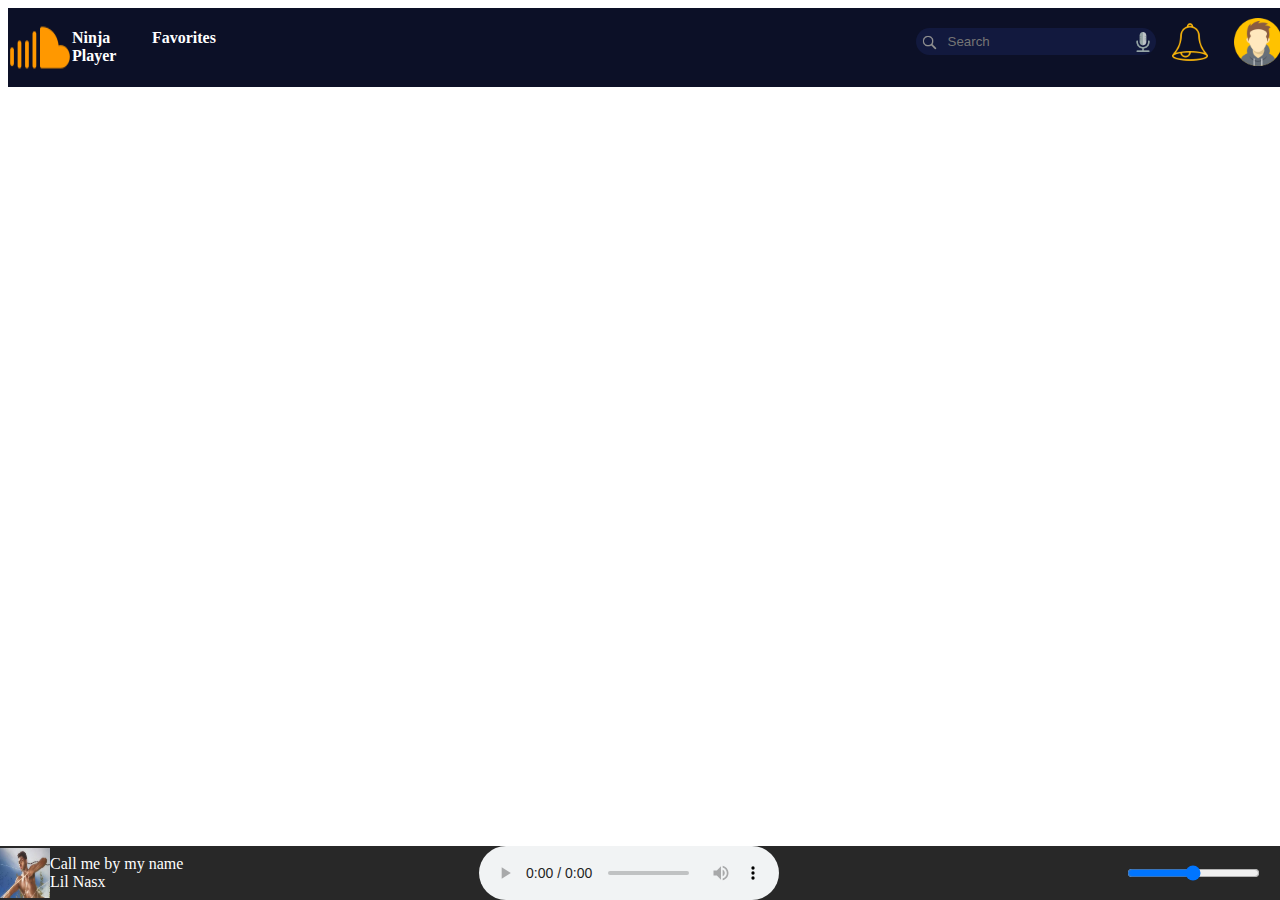
==== playlist.html @ 948b5e12 "Home Page complete" ====
<html>
    <head>
        <title>Artist</title>
        <link rel="stylesheet" href="https://use.fontawesome.com/releases/v5.15.4/css/all.css" integrity="sha384-DyZ88mC6Up2uqS4h/KRgHuoeGwBcD4Ng9SiP4dIRy0EXTlnuz47vAwmeGwVChigm" crossorigin="anonymous">
	    <link rel="stylesheet" type="text/css" href="Assets/home.css">
    </head>
    <body>
        
        <header>
	
            <div class="dark-blue top-header-container">
        
                <div class="top-header-left-container">
                    <div class="flex-for-musicplayericon"><!--  musicplayer icon and name -->
                        <img src="Assets/images/musicplayericon.png">
                        <span><h4 class="white-font">Ninja Player</h4></span>
                    </div>
            
                    <div class="flex-for-header-components fav-container"><!-- favorites heading -->
                        <h4 class="white-font">Favorites</h4>
                    </div>
                </div>
        
        
                <div class="top-header-right-container">
                    <div><!-- search bar -->
                        <table class="searchcontainer">
                            <tr>
                                <td><img class="searchimg" src="Assets/images/searchicon.png"></td>
                                <td><input class="searchbox" type="text" name="" placeholder="Search"></td>
                                <td><img class="searchimg" src="Assets/images/micicon.png"></td>
                            </tr>
                        </table>
            
                    </div><!-- notification icon -->
                        <img class="header-img" src="Assets/images/notificationicon.png">
                    <div>
            
                    </div><!-- UserPhoto -->
                        <img class="header-img" src="Assets/images/usericon.png">
                    <div>
                </div>
        
            </div>
        </header>

        <main>

        </main>

        <footer>
            <div class="footer-container footer-color">
        
                <div class="footer-left-container">
                    <div class="footer-left-image ">
                        <img src="Assets/images/musicplayerimage.jpg" alt="Cover Page of the song being played" class="aside-image">
                    </div>
                    <div class="footer-left-song-description white-font ">
                        <div><p>Call me by my name</p></div>
                        <div><p>Lil Nasx</p></div>
                    </div>
                    <div class="footer-left-icons ">
                        <div><i class="fa far fa-heart footer-icon-padding" style="color: white;"></i></div>
                        <div><i class="fa fas fa-ban footer-icon-padding" style="color: white;"></i></div>
                    </div>
                </div>
        
                <div class="footer-middle-container">
                    <audio controls>
                        <source src="Assets/images/Call_Me_By_Your_Name.com_.mp3" type="audio/mp3">
                    </audio>
                </div>
        
                <div class="footer-right-container ">
                    <div><i class="fa fas fa-indent footer-left-icon-padding" style="color: white;"></i></div>
                    <div><i class="fa fas fa-plug footer-left-icon-padding" style="color: white;" ></i></div>
                    <div><i class="fa fas fa-volume-up footer-left-icon-padding" style="color: white;"></i></div>
                    <div><input type="range" min="1" max="100" value="50" class="footer-icon-padding"></div>
                    <div><i class="fas fa-expand-alt footer-left-icon-padding" style="color: white;"></i></div>
                </div>
            </div>
        </footer>
        

    </body>
</html>
---- Assets/home.css ----
/*styles for header*/

.body-container{
	font-family: Arial, Helvetica, sans-serif;
	margin-top: 0px;
	padding-top: 0px;
}

.dark-blue   /*dark blue background for header and main sections*/
{
	background-color: #0c1027;
}

.white-font
{
	color: white;
}

.top-header-container
{
	position: fixed;
	display: flex;
	justify-content: space-between;
	z-index: 1;
	margin-top: 0px;
	padding-top: 0px;
	width: 100%;
}

.top-header-left-container
{
	display: flex;
	flex-direction: row;
}

.top-header-right-container
{
	display: flex;
	flex-direction: row;
}

.header-padding
{
	padding-left: 40px;
	padding-right: 40px;
}
.flex-for-musicplayericon
{
	display: inline-flex;
}

.fav-container
{
	height: .5rem;
	width:  50rem;
}
.searchcontainer
{
	margin-top: 20px;
	height: .5rem;
	width:  15rem;
	background: #12193e;
	border-radius: 30px;
}

.searchbox
{
	outline-style: none;
	box-shadow: none;
	border-color: transparent; 
	background: #12193e;
}
.searchimg
{
	height: 20px;
	width: 20px;
}

.header-img
{
	height: 3rem;
	width: 3rem;
	padding: 10px;
}

/*styles for main section*/

.main-container{ 
	display: flex;
	flex-direction: row;
	/* margin-top: auto; */
	padding: 50px;
}

.main-container-left{
	display: flex;
	flex-direction: column;
	width: 67%;
	height: 100vh;
	overflow: auto;
	width: calc(100% - (100% / 3));
}

.main-container-right-aside{
	display: flex;
	flex-direction: column;
	width: 33%;
	width: calc(100% / 3);
	height: 100vh;   /*handling scrolling*/
	overflow: auto;
}

.carousel-container
{
	display: flex;
	align-items: center;
	margin-left: 3rem;
	margin-top: 3rem;
	margin-right: 10rem;
}

.carousel-img{
	height: 10rem;
	width: 17rem;
	padding: .25rem;
	opacity: 50%;
	transition: transform .4s;
}

.carousel-img:hover {
		opacity: 150%;
		transform: scale(1.3);
		transform-origin: 50% 50%;
		z-index: 1;
}

/* #carousel-img1{
	height: 100px;
	width: 100%;
	opacity: 0.5;
	transition: transform .1s;
}

#carousel-img2{
	height: 100px;
	width: 100%;
	opacity: 0.5;
	transition: transform .1s;
}

#carousel-img3{
	height: 100px;
	width: 100%;
	opacity: 0.5;
	transition: transform .1s;
}

#carousel-img1:hover{
	height: 150px;
	opacity: 1;
	transform: scale(1);
	z-index: 1;
}

#carousel-img2:hover{
	height: 150px;
	opacity: 1;
	transform: scale(1);
	z-index: 1;
}

#carousel-img3:hover{
	height: 150px;
	opacity: 1;
	transform: scale(1);
	z-index: 1;
} */




.latest-release-container{
	display: flex;
	flex-direction: column;
	width: 100%;
}

.latest-release-songs-container{
	display: flex;
	flex-direction: row;
	flex-wrap: wrap;
	width: 100%;
	/* height: 300px; */
}

.each-released-song-container{
	width: 50%;
	display: flex;
	flex-direction: row;
	justify-content: space-between;
}

.each-released-song-left-container{
	display: flex;
}


.latest-release-img
{
	height: 100px;
	width: 100px;
}

.latest-release-flex
{
	display: flex;
}
.latest-release-margin
{
	margin: 20px;
}

/* popular artist */


.popular-artist-images-container{
	display: flex;
	flex-direction: row;
}

.each-popular-artist-image-and-title{
	display: flex;
	flex-direction: column;
	align-items: center;
}

.stations-container{
	background-color: #12193e;
	display: flex;

}

.mix-container{
	display: flex;
	flex-direction: row;
}
.song-flex
{
	display: inline-flex;
}

.song-margin
{
	margin: 50px;
}

.inside-song-margin
{
	margin-left: 30px;
}

.artist-img
{
	height: 130px;
	width: 130px;
	border-radius: 70px;
	padding: 5px;
}

.artist-flex
{
	display: flex;
	flex-direction: column;
}

.artist-flex h6
{
	margin-left:2.5rem ;
}
.genre-image-container
{
	position: relative;
	text-align: center;
	color: white;
}
.text-over-image
{
	position: absolute;
	top: 22%;
	left: 26%;
}

.mix-image-container{
	position: relative;
	text-align: center;
	color: white;
	overflow: hidden;
	height: 150px;
	width: 300px;
	opacity: 70%;
}

.mix-image-container img{
	transition: 0.6s ease}

.mix-image-container:hover img {
	transform: scale(1.2);
	opacity: 100%;
}

.mix-img   /*zoom in on hover*/
{
	/* height: 10rem;
	width: 17rem;
	padding: .9rem; */

	height: 150px;
	width: 300px;
	
	
}


.genre-flex
{
	display: inline-flex;
	justify-content: space-between;
}

.genre-img
{
	height: 130px;
	width: 130px;
	border-radius: 70px;
	padding: 5px;
	opacity: 50%;
}

.genrecontainer
{
	margin-top: 20px;
	height: 10rem;
	width:  55rem;
	background: #12193e;
	
}

/*latest english songs*/
.latest-english-song-container{
	display: flex;
}

.latest-english-song-each-container{
	padding: 5px;
}

.latest-english-song-image{
	height: 130px;
	width: 130px;
	/* padding: 5px; */
}



.a-flex{
	display: inline-flex;
	flex-direction: column;
	flex-wrap: wrap;
}

.font-size{
	font-size: 10px;
}

.aside-heading-container{
	display: flex;
	justify-content: space-between;
}

.aside-song-list-container{
	display: flex;
	flex-direction: column;
}

.aside-song-list-each-container{
	display: flex;
	justify-content: space-between;
}

.aside-song-list-each-left{
	display: flex;
	flex-direction: row;
}
.aside-image{
	height: 50px;
	width:50px;
}

.aside-song-description{
	display: flex;
	flex-direction: column;
	justify-content: space-evenly;

}

.aside-song-description h5,h6{
	padding: 0px;
	margin:0px;
}

.heart-padding{
	padding: 20px;
}

/* footer styling */

.footer-container{
	display: flex;
	justify-content: space-between;
	align-items: center;
	margin: 0px;
	padding: 0px;
	position: fixed;
	left: 0;
	bottom: 0;
	width: 100%;
}

.footer-color{
	background-color: #282828;
}

.footer-left-container{
	display: flex;
	justify-content: space-between;
	align-items: center;
	/* vertical-align: middle; */
}

.inside-footer-left-padding{
	padding: 15px;
}

.footer-icon-padding{
	padding: 2px;
}

.footer-right-container{
	display: flex;
	justify-content: space-between;
	align-items: center;
	vertical-align: middle;
}

.footer-left-icon-padding{
	padding: 9px;
}

.footer-left-song-description div p{
	padding: 0px;
	margin: 0px;
}

::-webkit-scrollbar{  /*hiding scrollbars*/
	display: none;
}
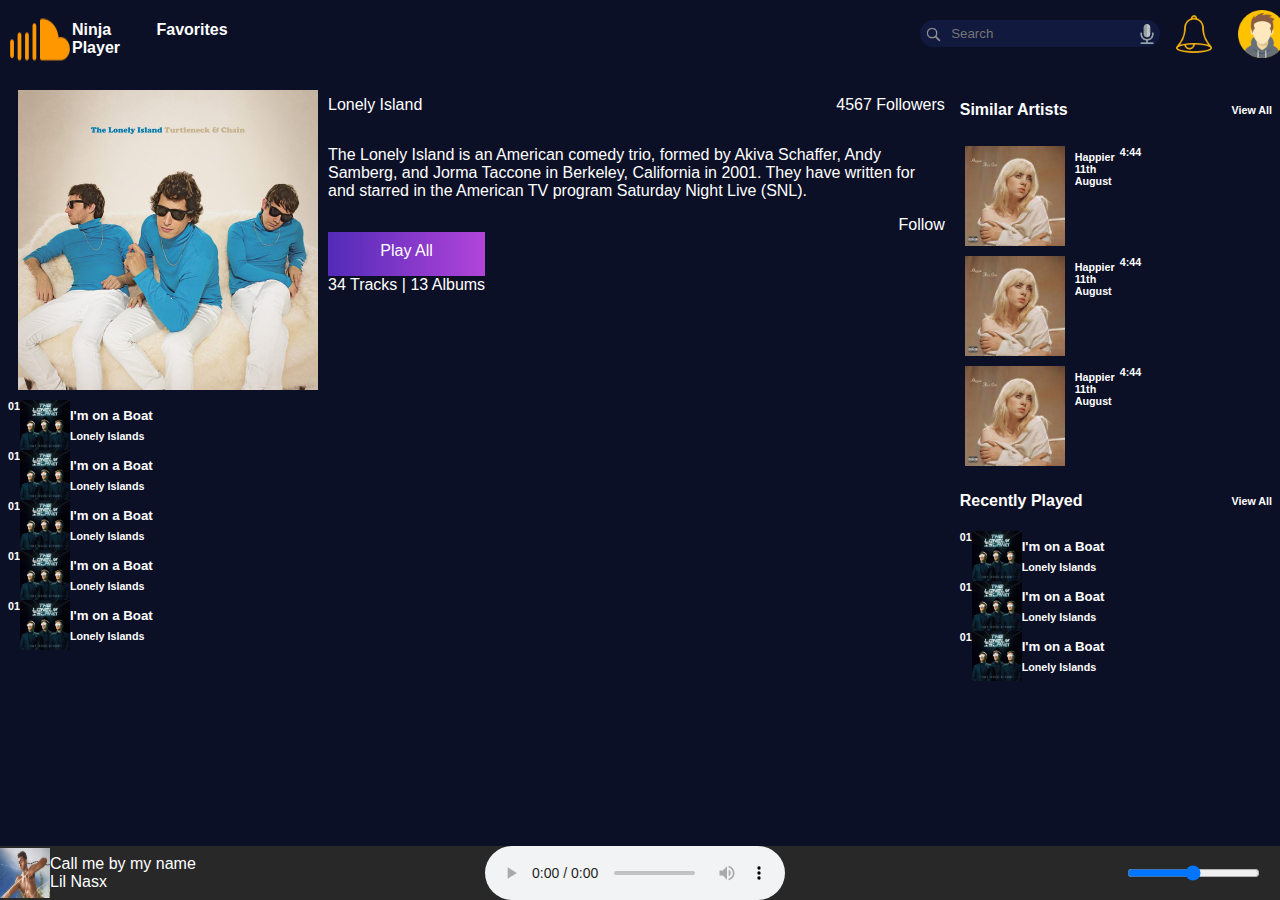
==== commit b0128db5: "artist page creation" ====
--- a/playlist.html
+++ b/playlist.html
@@ -4,7 +4,7 @@
         <link rel="stylesheet" href="https://use.fontawesome.com/releases/v5.15.4/css/all.css" integrity="sha384-DyZ88mC6Up2uqS4h/KRgHuoeGwBcD4Ng9SiP4dIRy0EXTlnuz47vAwmeGwVChigm" crossorigin="anonymous">
 	    <link rel="stylesheet" type="text/css" href="Assets/home.css">
     </head>
-    <body>
+    <body class="dark-blue">
         
         <header>
 	
@@ -44,7 +44,246 @@
             </div>
         </header>
 
-        <main>
+        <main class="artist-main-container">
+            
+            <div class="artist-left-container">  <!--left side of the page-->
+                
+                <div class="artist-left-top-container"> <!--top left where the artist description is present-->
+                    
+                    <div class="artist-left-top-image">
+                        <img src="Assets/images/lonelyislandimage.jpg" alt="Cover image of the band lonely island" class="artist-image-styling">
+                    </div>
+                    
+                    <div class="artist-left-top-description">
+                        
+                        <div class="artist-left-top-name-and-followers white-font">
+                            <div><p>Lonely Island</p></div>
+                            <div><p>4567 Followers</p></div>
+                        </div>
+
+                        <div class="artist-left-top-about white-font">
+                            <p>The Lonely Island is an American comedy trio, formed by Akiva Schaffer, Andy Samberg, and Jorma Taccone in Berkeley, California in 2001. They have written for and starred in the American TV program Saturday Night Live (SNL).</p>
+                        </div>
+
+                        <div class="artist-left-top-play-and-follow white-font">
+                            
+                            <div>
+                                <div class="play-box-styling"><p>Play All </p></div>
+                                <div>34 Tracks | 13 Albums</div>
+                            </div>
+
+                            <div>Follow</div>
+                            
+                        </div>
+                    </div>
+                </div> 
+                
+                <div class="artist-left-bottom-container"> <!--top bottom-->
+                    
+                    <div class="aside-song-list-each-container">
+                        <div class="aside-song-list-each-left">
+                            <div><h6 class="white-font">01</h6></div>
+                            <div><img class="aside-image" src="Assets/images/lonelyislandsong1.jpg"></div>
+                            <div class="aside-song-description">
+                                <div class="white-font"><h5>I'm on a Boat</h5></div>
+                                <div class="white-font"><h6>Lonely Islands</h6></div>
+                            </div>	
+                        </div>
+                        <div class="aside-song-list-each-right">
+                            <i class="fa far fa-heart heart-padding" style="color: white;"></i>
+                            <i class="fa fas fa-plus" style="color: white;"></i>
+                        </div>
+                    </div>
+
+                    <div class="aside-song-list-each-container">
+                        <div class="aside-song-list-each-left">
+                            <div><h6 class="white-font">01</h6></div>
+                            <div><img class="aside-image" src="Assets/images/lonelyislandsong1.jpg"></div>
+                            <div class="aside-song-description">
+                                <div class="white-font"><h5>I'm on a Boat</h5></div>
+                                <div class="white-font"><h6>Lonely Islands</h6></div>
+                            </div>	
+                        </div>
+                        <div class="aside-song-list-each-right">
+                            <i class="fa far fa-heart heart-padding" style="color: white;"></i>
+                            <i class="fa fas fa-plus" style="color: white;"></i>
+                        </div>
+                    </div>
+
+                    <div class="aside-song-list-each-container">
+                        <div class="aside-song-list-each-left">
+                            <div><h6 class="white-font">01</h6></div>
+                            <div><img class="aside-image" src="Assets/images/lonelyislandsong1.jpg"></div>
+                            <div class="aside-song-description">
+                                <div class="white-font"><h5>I'm on a Boat</h5></div>
+                                <div class="white-font"><h6>Lonely Islands</h6></div>
+                            </div>	
+                        </div>
+                        <div class="aside-song-list-each-right">
+                            <i class="fa far fa-heart heart-padding" style="color: white;"></i>
+                            <i class="fa fas fa-plus" style="color: white;"></i>
+                        </div>
+                    </div>
+
+                    <div class="aside-song-list-each-container">
+                        <div class="aside-song-list-each-left">
+                            <div><h6 class="white-font">01</h6></div>
+                            <div><img class="aside-image" src="Assets/images/lonelyislandsong1.jpg"></div>
+                            <div class="aside-song-description">
+                                <div class="white-font"><h5>I'm on a Boat</h5></div>
+                                <div class="white-font"><h6>Lonely Islands</h6></div>
+                            </div>	
+                        </div>
+                        <div class="aside-song-list-each-right">
+                            <i class="fa far fa-heart heart-padding" style="color: white;"></i>
+                            <i class="fa fas fa-plus" style="color: white;"></i>
+                        </div>
+                    </div>
+
+                    <div class="aside-song-list-each-container">
+                        <div class="aside-song-list-each-left">
+                            <div><h6 class="white-font">01</h6></div>
+                            <div><img class="aside-image" src="Assets/images/lonelyislandsong1.jpg"></div>
+                            <div class="aside-song-description">
+                                <div class="white-font"><h5>I'm on a Boat</h5></div>
+                                <div class="white-font"><h6>Lonely Islands</h6></div>
+                            </div>	
+                        </div>
+                        <div class="aside-song-list-each-right">
+                            <i class="fa far fa-heart heart-padding" style="color: white;"></i>
+                            <i class="fa fas fa-plus" style="color: white;"></i>
+                        </div>
+                    </div>
+
+
+                </div>
+
+            </div>
+
+            <div class="artist-right-container"> <!--right side of the page-->
+                    
+                <div class="artist-right-top-container"> <!--Similar Artist-->
+                    <div class="artist-right-top-similar-artist-title white-font">
+                        <div><h4>Similar Artists</h4></div>
+                        <div><h6>View All</h6></div>
+                    </div>
+                    
+                    <div class="similart-artist-song-list-container">
+                        
+                        <div class="each-released-song-container">
+                            <div class="each-released-song-left-container">
+                                <div class="each-released-song-image">
+                                    <img class="latest-release-img" src="Assets/images/happierlatestrelease.jpg">
+                                </div>
+                                <div class="each-released-song-details">
+                                    <h6 class="white-font">Happier</h6>
+                                    <h6 class="white-font">11th August</h6>
+                                </div>
+                            </div>
+                            <div class="each-released-song-right-container">
+                                <i class="fa fas fa-ellipsis-h" style="color: white;"></i>
+                                <h6 class="white-font">4:44</h6>
+                            </div>
+                        </div>
+
+                        <div class="each-released-song-container">
+                            <div class="each-released-song-left-container">
+                                <div class="each-released-song-image">
+                                    <img class="latest-release-img" src="Assets/images/happierlatestrelease.jpg">
+                                </div>
+                                <div class="each-released-song-details">
+                                    <h6 class="white-font">Happier</h6>
+                                    <h6 class="white-font">11th August</h6>
+                                </div>
+                            </div>
+                            <div class="each-released-song-right-container">
+                                <i class="fa fas fa-ellipsis-h" style="color: white;"></i>
+                                <h6 class="white-font">4:44</h6>
+                            </div>
+                        </div>
+
+                        <div class="each-released-song-container">
+                            <div class="each-released-song-left-container">
+                                <div class="each-released-song-image">
+                                    <img class="latest-release-img" src="Assets/images/happierlatestrelease.jpg">
+                                </div>
+                                <div class="each-released-song-details">
+                                    <h6 class="white-font">Happier</h6>
+                                    <h6 class="white-font">11th August</h6>
+                                </div>
+                            </div>
+                            <div class="each-released-song-right-container">
+                                <i class="fa fas fa-ellipsis-h" style="color: white;"></i>
+                                <h6 class="white-font">4:44</h6>
+                            </div>
+                        </div>
+
+                    </div>
+
+                </div>
+                
+
+                <div class="artist-right-bottom-container"> <!--recently played-->
+                    <div class="artist-right-bottom-recently-played-title white-font">
+                        <div><h4>Recently Played</h4></div>
+                        <div><h6>View All</h6></div>
+                    </div>
+                    
+                    <div class="recently-played-song-list">
+                        <div class="aside-song-list-each-container">
+                            <div class="aside-song-list-each-left">
+                                <div><h6 class="white-font">01</h6></div>
+                                <div><img class="aside-image" src="Assets/images/lonelyislandsong1.jpg"></div>
+                                <div class="aside-song-description">
+                                    <div class="white-font"><h5>I'm on a Boat</h5></div>
+                                    <div class="white-font"><h6>Lonely Islands</h6></div>
+                                </div>	
+                            </div>
+                            <div class="aside-song-list-each-right">
+                                <i class="fa far fa-heart heart-padding" style="color: white;"></i>
+                                <i class="fa fas fa-plus" style="color: white;"></i>
+                            </div>
+                        </div>
+
+                        <div class="aside-song-list-each-container">
+                            <div class="aside-song-list-each-left">
+                                <div><h6 class="white-font">01</h6></div>
+                                <div><img class="aside-image" src="Assets/images/lonelyislandsong1.jpg"></div>
+                                <div class="aside-song-description">
+                                    <div class="white-font"><h5>I'm on a Boat</h5></div>
+                                    <div class="white-font"><h6>Lonely Islands</h6></div>
+                                </div>	
+                            </div>
+                            <div class="aside-song-list-each-right">
+                                <i class="fa far fa-heart heart-padding" style="color: white;"></i>
+                                <i class="fa fas fa-plus" style="color: white;"></i>
+                            </div>
+                        </div>
+
+                        <div class="aside-song-list-each-container">
+                            <div class="aside-song-list-each-left">
+                                <div><h6 class="white-font">01</h6></div>
+                                <div><img class="aside-image" src="Assets/images/lonelyislandsong1.jpg"></div>
+                                <div class="aside-song-description">
+                                    <div class="white-font"><h5>I'm on a Boat</h5></div>
+                                    <div class="white-font"><h6>Lonely Islands</h6></div>
+                                </div>	
+                            </div>
+                            <div class="aside-song-list-each-right">
+                                <i class="fa far fa-heart heart-padding" style="color: white;"></i>
+                                <i class="fa fas fa-plus" style="color: white;"></i>
+                            </div>
+                        </div>
+
+                       
+
+                        
+
+                    
+                    </div>
+                </div>
+            
+            </div>
 
         </main>
 
--- a/Assets/home.css
+++ b/Assets/home.css
@@ -1,6 +1,6 @@
 /*styles for header*/
 
-.body-container{
+body{
 	font-family: Arial, Helvetica, sans-serif;
 	margin-top: 0px;
 	padding-top: 0px;
@@ -183,6 +183,7 @@
 	display: flex;
 	flex-direction: column;
 	width: 100%;
+	padding: 5px;
 }
 
 .latest-release-songs-container{
@@ -194,12 +195,20 @@
 }
 
 .each-released-song-container{
-	width: 50%;
-	display: flex;
-	flex-direction: row;
-	justify-content: space-between;
-}
-
+	width: 35%;
+	display: flex;
+	flex-direction: row;
+	justify-content: space-between;
+	padding: 5px;
+}
+
+.each-released-song-image{
+	padding-right: 5px;
+}
+
+.each-released-song-details{
+	padding: 5px;
+}
 .each-released-song-left-container{
 	display: flex;
 }
@@ -357,7 +366,13 @@
 .latest-english-song-image{
 	height: 130px;
 	width: 130px;
+	border-radius: 3%;
 	/* padding: 5px; */
+}
+
+.latest-english-song-image:hover{
+	cursor: pointer;
+	box-shadow: 0 14px 18px 0 rgba(18, 25, 62, 1), 0 166px 200px 0 rgba(0, 0, 1, 0.19);
 }
 
 
@@ -463,4 +478,79 @@
 
 ::-webkit-scrollbar{  /*hiding scrollbars*/
 	display: none;
-}+}
+
+
+/*artist page styling*/
+
+.artist-main-container{
+	display: flex;
+	/* margin-top: 100px; */
+	padding-top: 80px;
+}
+
+.artist-left-container{
+	width: 75%;
+	display: flex;
+	flex-direction: column;
+}
+
+.artist-left-top-container{
+	display: flex;
+}
+
+.artist-image-styling{
+	height: 300px;
+	width: 300px;
+	padding: 10px;
+}
+
+.artist-left-top-description{
+	display: flex;
+	flex-direction: column;
+}
+
+.artist-left-top-name-and-followers{
+	display: flex;
+	justify-content: space-between;
+}
+.artist-left-top-play-and-follow{
+	display: flex;
+	flex-direction: row;
+	justify-content: space-between;
+}
+
+.play-box-styling{
+	height: 44px;
+	width: 157px;
+	background-image:  linear-gradient(to right, #522bb8, #b244d9);
+	text-align: center;
+	vertical-align: middle;
+}
+
+.play-box-styling p{
+	text-align: center;
+	padding-top: 10px;
+}
+
+
+.artist-right-container{
+	width: 25%;
+	display: flex;
+	flex-direction: column;
+	padding-left:15px ;
+}
+
+.artist-right-top-similar-artist-title{
+	display: flex;
+	flex-direction: row;
+	justify-content: space-between;
+	align-items: center;
+}
+
+.artist-right-bottom-recently-played-title{
+	display: flex;
+	flex-direction: row;
+	justify-content: space-between;
+	align-items: center;
+}
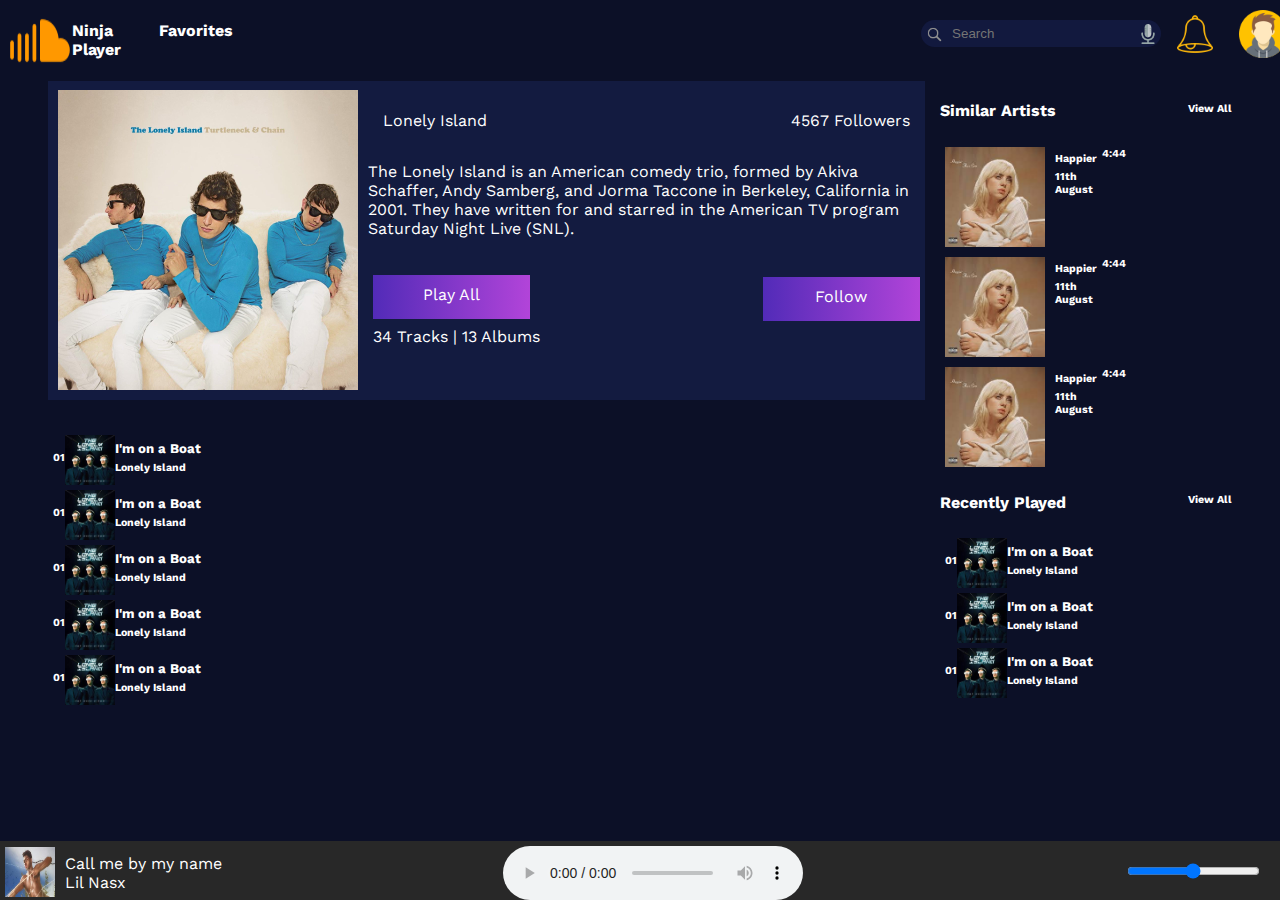
==== commit bd0ce8ef: "final commit before submission" ====
--- a/playlist.html
+++ b/playlist.html
@@ -1,6 +1,9 @@
 <html>
     <head>
         <title>Artist</title>
+        <link rel="preconnect" href="https://fonts.googleapis.com">
+        <link rel="preconnect" href="https://fonts.gstatic.com" crossorigin>
+        <link href="https://fonts.googleapis.com/css2?family=Work+Sans:wght@200&display=swap" rel="stylesheet">
         <link rel="stylesheet" href="https://use.fontawesome.com/releases/v5.15.4/css/all.css" integrity="sha384-DyZ88mC6Up2uqS4h/KRgHuoeGwBcD4Ng9SiP4dIRy0EXTlnuz47vAwmeGwVChigm" crossorigin="anonymous">
 	    <link rel="stylesheet" type="text/css" href="Assets/home.css">
     </head>
@@ -67,12 +70,15 @@
 
                         <div class="artist-left-top-play-and-follow white-font">
                             
-                            <div>
-                                <div class="play-box-styling"><p>Play All </p></div>
-                                <div>34 Tracks | 13 Albums</div>
-                            </div>
-
-                            <div>Follow</div>
+                            <div class="play-and-follow-box-container">
+                                <div class="play-and-follow-box-styling"><p class="follow-and-play-button-styling">Play All </p></div>
+                                <div class="track-div-padding">34 Tracks | 13 Albums</div>
+                            </div>
+
+                            <div class="play-and-follow-box-container follow-padding">
+                                <div class="play-and-follow-box-styling"><p class="follow-and-play-button-styling ">Follow</p></div>
+                            </div>
+                            
                             
                         </div>
                     </div>
@@ -86,67 +92,67 @@
                             <div><img class="aside-image" src="Assets/images/lonelyislandsong1.jpg"></div>
                             <div class="aside-song-description">
                                 <div class="white-font"><h5>I'm on a Boat</h5></div>
-                                <div class="white-font"><h6>Lonely Islands</h6></div>
-                            </div>	
-                        </div>
-                        <div class="aside-song-list-each-right">
-                            <i class="fa far fa-heart heart-padding" style="color: white;"></i>
-                            <i class="fa fas fa-plus" style="color: white;"></i>
-                        </div>
-                    </div>
-
-                    <div class="aside-song-list-each-container">
-                        <div class="aside-song-list-each-left">
-                            <div><h6 class="white-font">01</h6></div>
-                            <div><img class="aside-image" src="Assets/images/lonelyislandsong1.jpg"></div>
-                            <div class="aside-song-description">
-                                <div class="white-font"><h5>I'm on a Boat</h5></div>
-                                <div class="white-font"><h6>Lonely Islands</h6></div>
-                            </div>	
-                        </div>
-                        <div class="aside-song-list-each-right">
-                            <i class="fa far fa-heart heart-padding" style="color: white;"></i>
-                            <i class="fa fas fa-plus" style="color: white;"></i>
-                        </div>
-                    </div>
-
-                    <div class="aside-song-list-each-container">
-                        <div class="aside-song-list-each-left">
-                            <div><h6 class="white-font">01</h6></div>
-                            <div><img class="aside-image" src="Assets/images/lonelyislandsong1.jpg"></div>
-                            <div class="aside-song-description">
-                                <div class="white-font"><h5>I'm on a Boat</h5></div>
-                                <div class="white-font"><h6>Lonely Islands</h6></div>
-                            </div>	
-                        </div>
-                        <div class="aside-song-list-each-right">
-                            <i class="fa far fa-heart heart-padding" style="color: white;"></i>
-                            <i class="fa fas fa-plus" style="color: white;"></i>
-                        </div>
-                    </div>
-
-                    <div class="aside-song-list-each-container">
-                        <div class="aside-song-list-each-left">
-                            <div><h6 class="white-font">01</h6></div>
-                            <div><img class="aside-image" src="Assets/images/lonelyislandsong1.jpg"></div>
-                            <div class="aside-song-description">
-                                <div class="white-font"><h5>I'm on a Boat</h5></div>
-                                <div class="white-font"><h6>Lonely Islands</h6></div>
-                            </div>	
-                        </div>
-                        <div class="aside-song-list-each-right">
-                            <i class="fa far fa-heart heart-padding" style="color: white;"></i>
-                            <i class="fa fas fa-plus" style="color: white;"></i>
-                        </div>
-                    </div>
-
-                    <div class="aside-song-list-each-container">
-                        <div class="aside-song-list-each-left">
-                            <div><h6 class="white-font">01</h6></div>
-                            <div><img class="aside-image" src="Assets/images/lonelyislandsong1.jpg"></div>
-                            <div class="aside-song-description">
-                                <div class="white-font"><h5>I'm on a Boat</h5></div>
-                                <div class="white-font"><h6>Lonely Islands</h6></div>
+                                <div class="white-font"><h6>Lonely Island</h6></div>
+                            </div>	
+                        </div>
+                        <div class="aside-song-list-each-right">
+                            <i class="fa far fa-heart heart-padding" style="color: white;"></i>
+                            <i class="fa fas fa-plus" style="color: white;"></i>
+                        </div>
+                    </div>
+
+                    <div class="aside-song-list-each-container">
+                        <div class="aside-song-list-each-left">
+                            <div><h6 class="white-font">01</h6></div>
+                            <div><img class="aside-image" src="Assets/images/lonelyislandsong1.jpg"></div>
+                            <div class="aside-song-description">
+                                <div class="white-font"><h5>I'm on a Boat</h5></div>
+                                <div class="white-font"><h6>Lonely Island</h6></div>
+                            </div>	
+                        </div>
+                        <div class="aside-song-list-each-right">
+                            <i class="fa far fa-heart heart-padding" style="color: white;"></i>
+                            <i class="fa fas fa-plus" style="color: white;"></i>
+                        </div>
+                    </div>
+
+                    <div class="aside-song-list-each-container">
+                        <div class="aside-song-list-each-left">
+                            <div><h6 class="white-font">01</h6></div>
+                            <div><img class="aside-image" src="Assets/images/lonelyislandsong1.jpg"></div>
+                            <div class="aside-song-description">
+                                <div class="white-font"><h5>I'm on a Boat</h5></div>
+                                <div class="white-font"><h6>Lonely Island</h6></div>
+                            </div>	
+                        </div>
+                        <div class="aside-song-list-each-right">
+                            <i class="fa far fa-heart heart-padding" style="color: white;"></i>
+                            <i class="fa fas fa-plus" style="color: white;"></i>
+                        </div>
+                    </div>
+
+                    <div class="aside-song-list-each-container">
+                        <div class="aside-song-list-each-left">
+                            <div><h6 class="white-font">01</h6></div>
+                            <div><img class="aside-image" src="Assets/images/lonelyislandsong1.jpg"></div>
+                            <div class="aside-song-description">
+                                <div class="white-font"><h5>I'm on a Boat</h5></div>
+                                <div class="white-font"><h6>Lonely Island</h6></div>
+                            </div>	
+                        </div>
+                        <div class="aside-song-list-each-right">
+                            <i class="fa far fa-heart heart-padding" style="color: white;"></i>
+                            <i class="fa fas fa-plus" style="color: white;"></i>
+                        </div>
+                    </div>
+
+                    <div class="aside-song-list-each-container">
+                        <div class="aside-song-list-each-left">
+                            <div><h6 class="white-font">01</h6></div>
+                            <div><img class="aside-image" src="Assets/images/lonelyislandsong1.jpg"></div>
+                            <div class="aside-song-description">
+                                <div class="white-font"><h5>I'm on a Boat</h5></div>
+                                <div class="white-font"><h6>Lonely Island</h6></div>
                             </div>	
                         </div>
                         <div class="aside-song-list-each-right">
@@ -180,7 +186,7 @@
                                     <h6 class="white-font">11th August</h6>
                                 </div>
                             </div>
-                            <div class="each-released-song-right-container">
+                            <div class="each-released-song-right-container each-released-song-right-container-padding">
                                 <i class="fa fas fa-ellipsis-h" style="color: white;"></i>
                                 <h6 class="white-font">4:44</h6>
                             </div>
@@ -196,7 +202,7 @@
                                     <h6 class="white-font">11th August</h6>
                                 </div>
                             </div>
-                            <div class="each-released-song-right-container">
+                            <div class="each-released-song-right-container each-released-song-right-container-padding">
                                 <i class="fa fas fa-ellipsis-h" style="color: white;"></i>
                                 <h6 class="white-font">4:44</h6>
                             </div>
@@ -212,7 +218,7 @@
                                     <h6 class="white-font">11th August</h6>
                                 </div>
                             </div>
-                            <div class="each-released-song-right-container">
+                            <div class="each-released-song-right-container each-released-song-right-container-padding">
                                 <i class="fa fas fa-ellipsis-h" style="color: white;"></i>
                                 <h6 class="white-font">4:44</h6>
                             </div>
@@ -236,7 +242,7 @@
                                 <div><img class="aside-image" src="Assets/images/lonelyislandsong1.jpg"></div>
                                 <div class="aside-song-description">
                                     <div class="white-font"><h5>I'm on a Boat</h5></div>
-                                    <div class="white-font"><h6>Lonely Islands</h6></div>
+                                    <div class="white-font"><h6>Lonely Island</h6></div>
                                 </div>	
                             </div>
                             <div class="aside-song-list-each-right">
@@ -251,7 +257,7 @@
                                 <div><img class="aside-image" src="Assets/images/lonelyislandsong1.jpg"></div>
                                 <div class="aside-song-description">
                                     <div class="white-font"><h5>I'm on a Boat</h5></div>
-                                    <div class="white-font"><h6>Lonely Islands</h6></div>
+                                    <div class="white-font"><h6>Lonely Island</h6></div>
                                 </div>	
                             </div>
                             <div class="aside-song-list-each-right">
@@ -266,7 +272,7 @@
                                 <div><img class="aside-image" src="Assets/images/lonelyislandsong1.jpg"></div>
                                 <div class="aside-song-description">
                                     <div class="white-font"><h5>I'm on a Boat</h5></div>
-                                    <div class="white-font"><h6>Lonely Islands</h6></div>
+                                    <div class="white-font"><h6>Lonely Island</h6></div>
                                 </div>	
                             </div>
                             <div class="aside-song-list-each-right">
@@ -299,7 +305,7 @@
                         <div><p>Lil Nasx</p></div>
                     </div>
                     <div class="footer-left-icons ">
-                        <div><i class="fa far fa-heart footer-icon-padding" style="color: white;"></i></div>
+                        <div><i class="fa far fa-heart footer-icon-padding" style="color: #27d86d"></i></div>
                         <div><i class="fa fas fa-ban footer-icon-padding" style="color: white;"></i></div>
                     </div>
                 </div>
--- a/Assets/home.css
+++ b/Assets/home.css
@@ -1,7 +1,7 @@
-/*styles for header*/
+
 
 body{
-	font-family: Arial, Helvetica, sans-serif;
+	font-family: 'Work Sans', sans-serif;
 	margin-top: 0px;
 	padding-top: 0px;
 }
@@ -15,6 +15,8 @@
 {
 	color: white;
 }
+
+/*styles for header*/
 
 .top-header-container
 {
@@ -83,6 +85,10 @@
 	padding: 10px;
 }
 
+.align-bell{
+	padding-top: 25px;
+    padding-left: 5px;
+}
 /*styles for main section*/
 
 .main-container{ 
@@ -201,6 +207,36 @@
 	justify-content: space-between;
 	padding: 5px;
 }
+/* //for the dropdown list */
+.dropdown {
+	position: relative;
+	display: inline-block;
+  }
+  
+  .dropdown-content {
+	display: none;
+	position: absolute;
+	background-color: #12193e;
+	min-width: 160px;
+	box-shadow: 0px 8px 16px 0px rgba(0,0,0,0.2);
+	z-index: 1;
+	right: 5px;
+  }
+  
+  .dropdown-content a {
+	color: black;
+	padding: 12px 16px;
+	text-decoration: none;
+	display: block;
+	color: white;
+  }
+  
+  .dropdown-content a:hover {background-color: #263387;}
+  
+  .dropdown:hover .dropdown-content {display: block;}
+  
+  
+
 
 .each-released-song-image{
 	padding-right: 5px;
@@ -235,23 +271,34 @@
 .popular-artist-images-container{
 	display: flex;
 	flex-direction: row;
+	margin-bottom: 10px;
 }
 
 .each-popular-artist-image-and-title{
 	display: flex;
 	flex-direction: column;
 	align-items: center;
-}
-
+	padding: 5px;
+}
+
+.each-popular-artist-image img:hover {
+	cursor: pointer;
+	background-color: #0b1026;
+	box-shadow: 0 0 111px rgba(82,43,184,1);
+}
 .stations-container{
 	background-color: #12193e;
 	display: flex;
-
+	margin-bottom: 5px;
+	margin-top: 5px;
+	border-radius: 2px;
+	width: 95%;
 }
 
 .mix-container{
 	display: flex;
 	flex-direction: row;
+	margin-top: 5px;
 }
 .song-flex
 {
@@ -291,6 +338,7 @@
 	position: relative;
 	text-align: center;
 	color: white;
+	padding: 5px;
 }
 .text-over-image
 {
@@ -305,8 +353,10 @@
 	color: white;
 	overflow: hidden;
 	height: 150px;
-	width: 300px;
+	width: 290px;
 	opacity: 70%;
+	padding-top: 5px;
+	padding-right: 10px;
 }
 
 .mix-image-container img{
@@ -400,11 +450,18 @@
 .aside-song-list-each-container{
 	display: flex;
 	justify-content: space-between;
-}
-
+	margin: 5px;
+}
+
+.aside-song-list-each-container:hover {
+	background-color: #191e32;
+	cursor: pointer;
+}
 .aside-song-list-each-left{
 	display: flex;
 	flex-direction: row;
+	justify-content: center;
+	align-items: center;
 }
 .aside-image{
 	height: 50px;
@@ -420,11 +477,19 @@
 
 .aside-song-description h5,h6{
 	padding: 0px;
+	padding-bottom: 5px;
 	margin:0px;
 }
 
 .heart-padding{
 	padding: 20px;
+}
+.heart-change{
+	color: white;
+}
+.heart-change:hover {
+	color: #27d86d;
+	cursor: pointer;
 }
 
 /* footer styling */
@@ -450,6 +515,17 @@
 	justify-content: space-between;
 	align-items: center;
 	/* vertical-align: middle; */
+	padding-top: 5px;
+    padding-left: 5px;
+}
+
+.footer-left-image{
+	padding-right: 5px;
+	padding-bottom: 3px;
+}
+
+.footer-left-icons{
+	padding-left: 9px;
 }
 
 .inside-footer-left-padding{
@@ -460,6 +536,9 @@
 	padding: 2px;
 }
 
+.footer-middle-container{
+	padding-top: 5px;
+}
 .footer-right-container{
 	display: flex;
 	justify-content: space-between;
@@ -470,7 +549,9 @@
 .footer-left-icon-padding{
 	padding: 9px;
 }
-
+.footer-left-song-description{
+	padding-left: 5px;
+}
 .footer-left-song-description div p{
 	padding: 0px;
 	margin: 0px;
@@ -487,6 +568,8 @@
 	display: flex;
 	/* margin-top: 100px; */
 	padding-top: 80px;
+	margin-left: 40px;
+	margin-right: 40px;
 }
 
 .artist-left-container{
@@ -497,12 +580,14 @@
 
 .artist-left-top-container{
 	display: flex;
+	background-color: #131b40;
 }
 
 .artist-image-styling{
 	height: 300px;
 	width: 300px;
 	padding: 10px;
+	
 }
 
 .artist-left-top-description{
@@ -513,14 +598,23 @@
 .artist-left-top-name-and-followers{
 	display: flex;
 	justify-content: space-between;
+	padding-right: 10px;
+    margin-right: 5px;
+    padding-left: 5px;
+    margin-left: 10px;
+    margin-top: 15px;
+
 }
 .artist-left-top-play-and-follow{
 	display: flex;
 	flex-direction: row;
 	justify-content: space-between;
-}
-
-.play-box-styling{
+	align-items: center;
+}
+.play-and-follow-box-container{
+	padding: 5px;
+}
+.play-and-follow-box-styling{
 	height: 44px;
 	width: 157px;
 	background-image:  linear-gradient(to right, #522bb8, #b244d9);
@@ -528,12 +622,22 @@
 	vertical-align: middle;
 }
 
-.play-box-styling p{
+.play-and-follow-box-styling:hover {
+	cursor: pointer;
+	background-image:  linear-gradient(to right, #063f21	, #35e080	);
+}
+
+.track-div-padding{
+	padding-top: 8px;
+}
+.follow-and-play-button-styling{
 	text-align: center;
 	padding-top: 10px;
 }
 
-
+.artist-left-bottom-container{
+	margin-top: 30px;
+}
 .artist-right-container{
 	width: 25%;
 	display: flex;
@@ -554,3 +658,8 @@
 	justify-content: space-between;
 	align-items: center;
 }
+
+
+.follow-padding{
+	padding-bottom: 28px;
+}